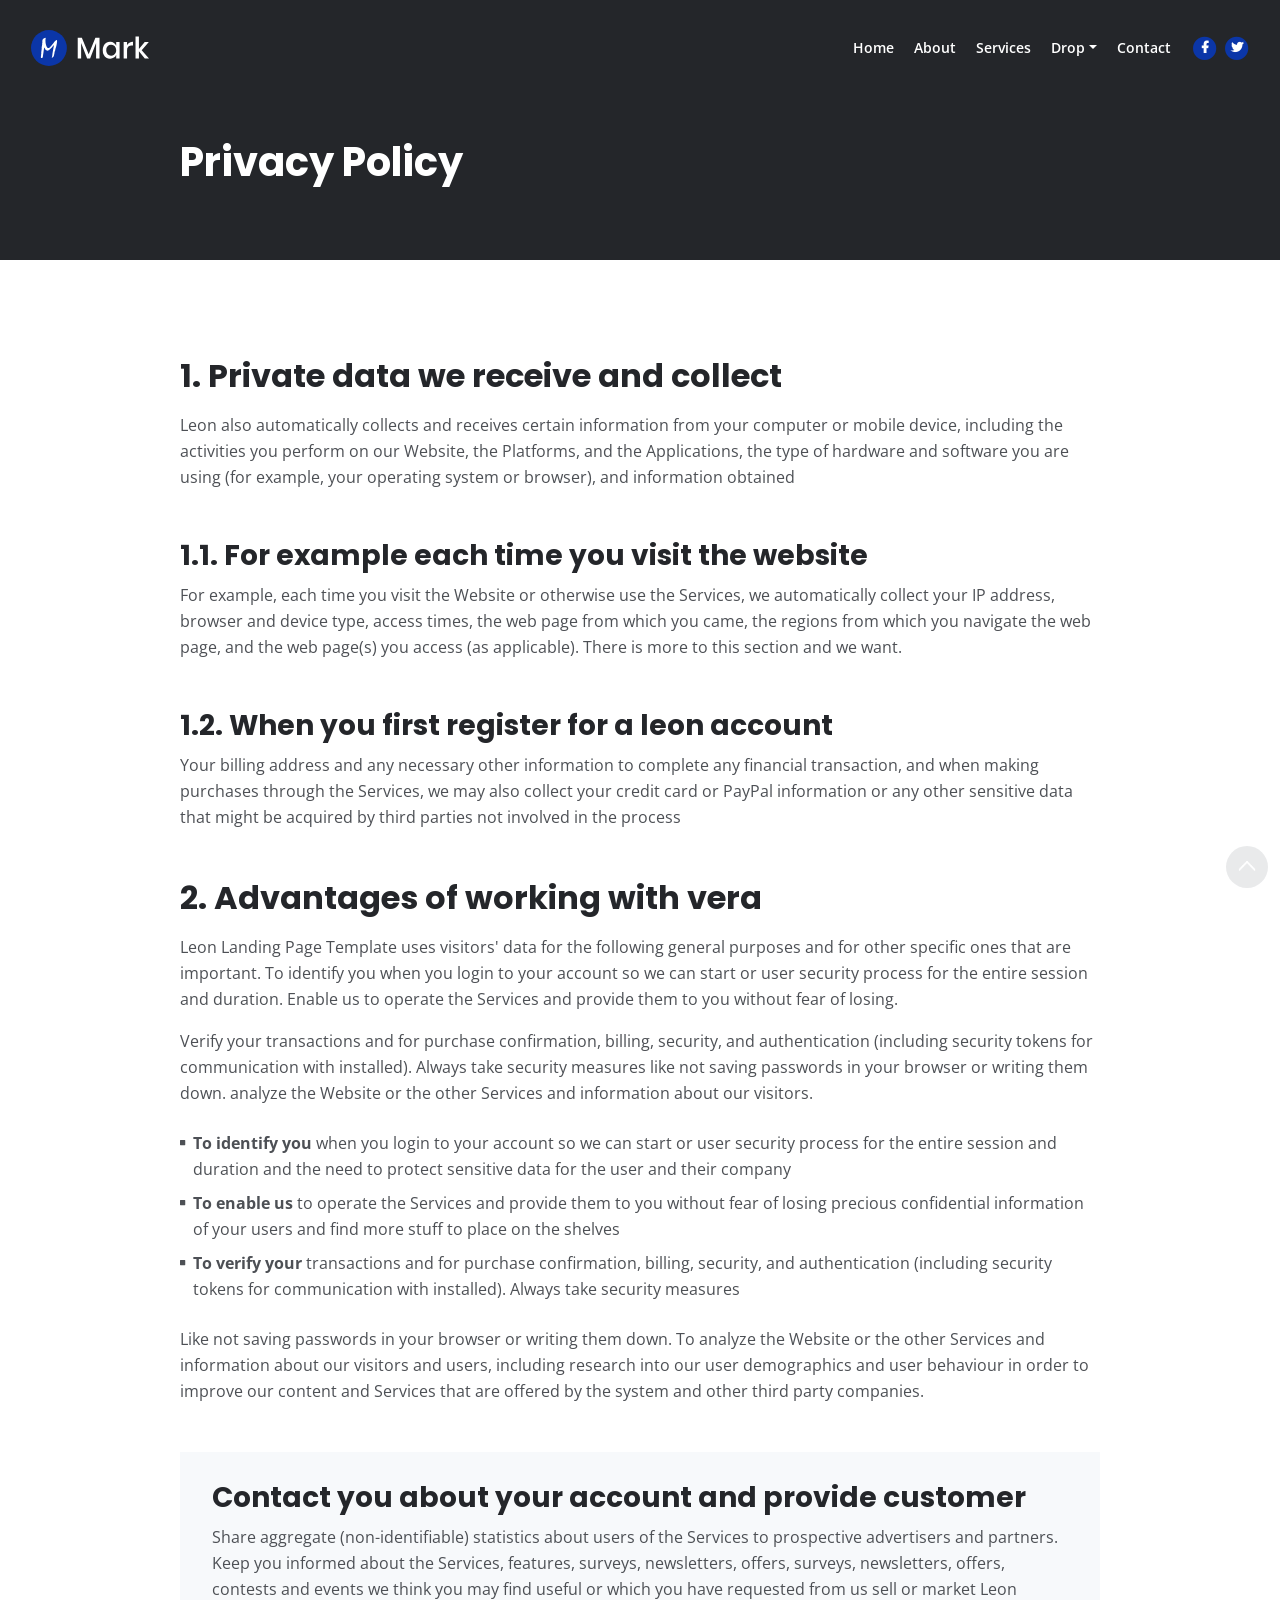
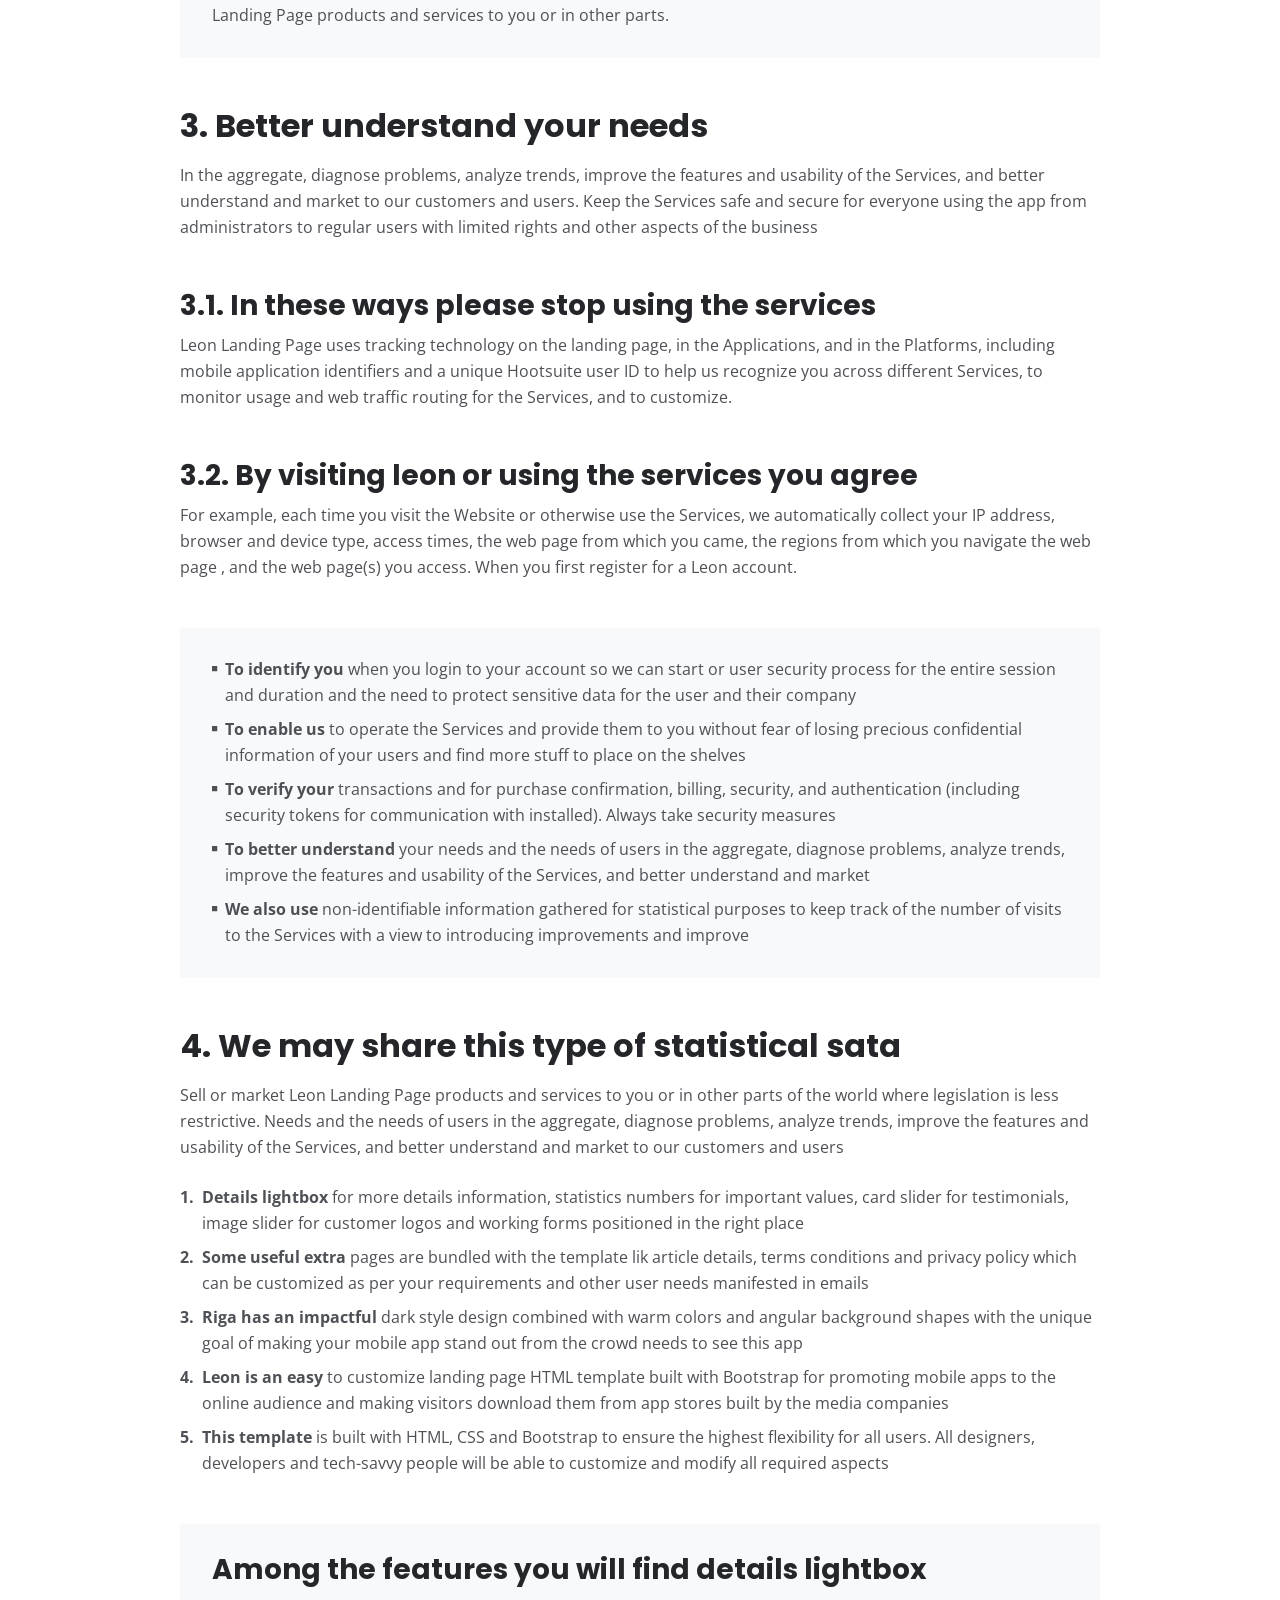
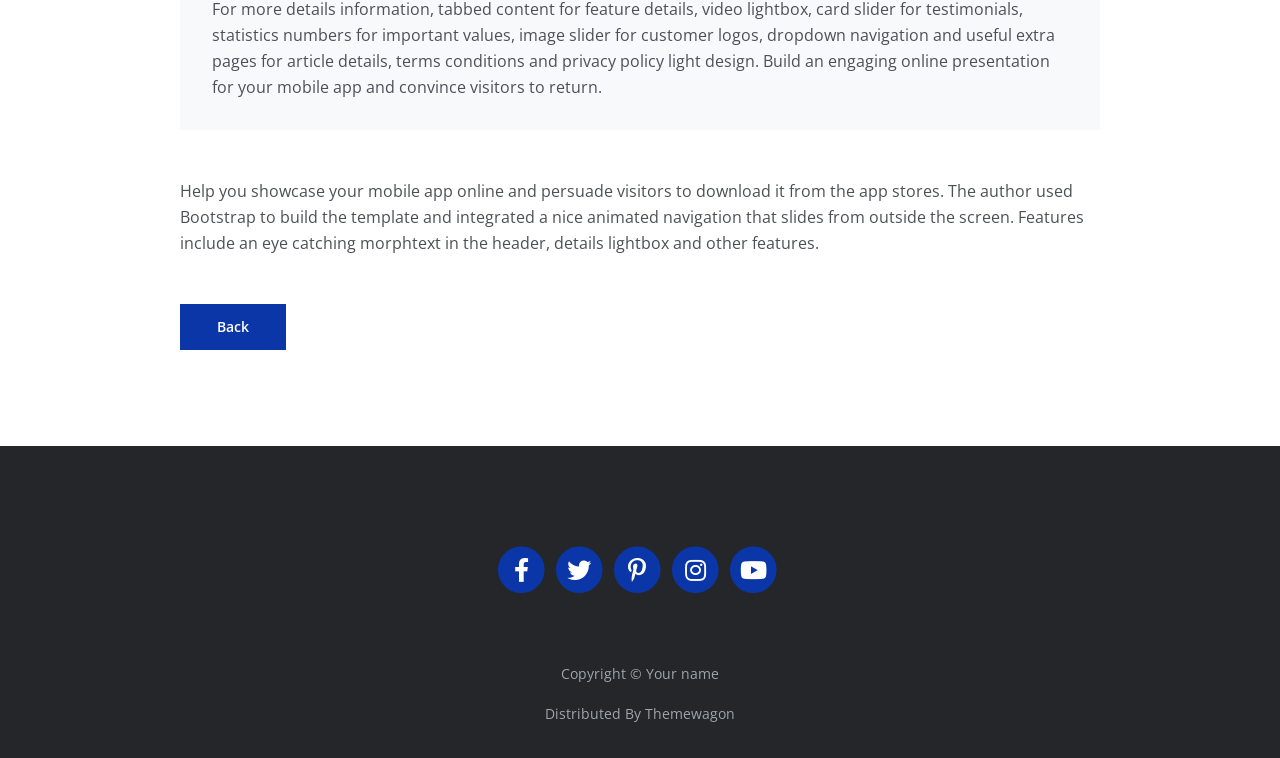
==== privacy.html @ 6d56a3f7 "Add files via upload" ====
<!DOCTYPE html>
<html lang="en">
<head>
    <meta charset="utf-8">
    <meta name="viewport" content="width=device-width, initial-scale=1, shrink-to-fit=no">
    
    <!-- SEO Meta Tags -->
    <meta name="description" content="Your description">
    <meta name="author" content="Your name">

    <!-- OG Meta Tags to improve the way the post looks when you share the page on Facebook, Twitter, LinkedIn -->
	<meta property="og:site_name" content="" /> <!-- website name -->
	<meta property="og:site" content="" /> <!-- website link -->
	<meta property="og:title" content=""/> <!-- title shown in the actual shared post -->
	<meta property="og:description" content="" /> <!-- description shown in the actual shared post -->
	<meta property="og:image" content="" /> <!-- image link, make sure it's jpg -->
	<meta property="og:url" content="" /> <!-- where do you want your post to link to -->
	<meta name="twitter:card" content="summary_large_image"> <!-- to have large image post format in Twitter -->

    <!-- Webpage Title -->
    <title>Privacy Policy - Mark</title>
    
    <!-- Styles -->
    <link rel="preconnect" href="https://fonts.gstatic.com">
    <link href="https://fonts.googleapis.com/css2?family=Open+Sans:ital,wght@0,400;0,600;0,700;1,400&family=Poppins:wght@600&display=swap" rel="stylesheet">
    <link href="css/bootstrap.css" rel="stylesheet">
    <link href="css/fontawesome-all.css" rel="stylesheet">
	<link href="css/styles.css" rel="stylesheet">
	
	<!-- Favicon  -->
    <link rel="icon" href="images/favicon.png">
</head>
<body data-spy="scroll" data-target=".fixed-top">
    
    <!-- Navigation -->
    <nav class="navbar navbar-expand-lg fixed-top navbar-dark">
        <div class="container">
            
            <!-- Image Logo -->
            <a class="navbar-brand logo-image" href="index.html"><img src="images/logo.svg" alt="alternative"></a>  

            <!-- Text Logo - Use this if you don't have a graphic logo -->
            <!-- <a class="navbar-brand logo-text page-scroll" href="index.html">Mark</a> -->

            <button class="navbar-toggler p-0 border-0" type="button" data-toggle="offcanvas">
                <span class="navbar-toggler-icon"></span>
            </button>

            <div class="navbar-collapse offcanvas-collapse" id="navbarsExampleDefault">
                <ul class="navbar-nav ml-auto">
                    <li class="nav-item">
                        <a class="nav-link page-scroll" href="index.html#header">Home <span class="sr-only">(current)</span></a>
                    </li>
                    <li class="nav-item">
                        <a class="nav-link page-scroll" href="index.html#about">About</a>
                    </li>
                    <li class="nav-item">
                        <a class="nav-link page-scroll" href="index.html#services">Services</a>
                    </li>
                    <li class="nav-item dropdown">
                        <a class="nav-link dropdown-toggle" href="#" id="dropdown01" data-toggle="dropdown" aria-haspopup="true" aria-expanded="false">Drop</a>
                        <div class="dropdown-menu" aria-labelledby="dropdown01">
                            <a class="dropdown-item page-scroll" href="project.html">Project Details</a>
                            <div class="dropdown-divider"></div>
                            <a class="dropdown-item page-scroll" href="terms.html">Terms Conditions</a>
                            <div class="dropdown-divider"></div>
                            <a class="dropdown-item page-scroll" href="privacy.html">Privacy Policy</a>
                        </div>
                    </li>
                    <li class="nav-item">
                        <a class="nav-link page-scroll" href="index.html#contact">Contact</a>
                    </li>
                </ul>
                <span class="nav-item social-icons">
                    <span class="fa-stack">
                        <a href="#your-link">
                            <i class="fas fa-circle fa-stack-2x"></i>
                            <i class="fab fa-facebook-f fa-stack-1x"></i>
                        </a>
                    </span>
                    <span class="fa-stack">
                        <a href="#your-link">
                            <i class="fas fa-circle fa-stack-2x"></i>
                            <i class="fab fa-twitter fa-stack-1x"></i>
                        </a>
                    </span>
                </span>
            </div> <!-- end of navbar-collapse -->
        </div> <!-- end of container -->
    </nav> <!-- end of navbar -->
    <!-- end of navigation -->


    <!-- Header -->
    <header class="ex-header">
        <div class="container">
            <div class="row">
                <div class="col-xl-10 offset-xl-1">
                    <h1>Privacy Policy</h1>
                </div> <!-- end of col -->
            </div> <!-- end of row -->
        </div> <!-- end of container -->
    </header> <!-- end of ex-header -->
    <!-- end of header -->


    <!-- Basic -->
    <div class="ex-basic-1 pt-5 pb-5">
        <div class="container">
            <div class="row">
                <div class="col-xl-10 offset-xl-1">
                    <h2 class="mt-5 mb-3">1. Private data we receive and collect</h2>
                    <p class="mb-5">Leon also automatically collects and receives certain information from your computer or mobile device, including the activities you perform on our Website, the Platforms, and the Applications, the type of hardware and software you are using (for example, your operating system or browser), and information obtained</p>
                    <h3>1.1. For example each time you visit the website</h3>
                    <p class="mb-5">For example, each time you visit the Website or otherwise use the Services, we automatically collect your IP address, browser and device type, access times, the web page from which you came, the regions from which you navigate the web page, and the web page(s) you access (as applicable). There is more to this section and we want.</p>
                    <h3>1.2. When you first register for a leon account</h3>
                    <p class="mb-5">Your billing address and any necessary other information to complete any financial transaction, and when making purchases through the Services, we may also collect your credit card or PayPal information or any other sensitive data that might be acquired by third parties not involved in the process</p>
                    
                    <h2 class="mb-3">2. Advantages of working with vera</h2>
                    <p>Leon Landing Page Template uses visitors' data for the following general purposes and for other specific ones that are important. To identify you when you login to your account so we can start or user security process for the entire session and duration. Enable us to operate the Services and provide them to you without fear of losing.</p>
                    <p class="mb-4">Verify your transactions and for purchase confirmation, billing, security, and authentication (including security tokens for communication with installed). Always take security measures like not saving passwords in your browser or writing them down. analyze the Website or the other Services and information about our visitors.</p>
                    <ul class="list-unstyled li-space-lg mb-4">
                        <li class="media">
                            <i class="fas fa-square"></i>
                            <div class="media-body"><strong>To identify you</strong> when you login to your account so we can start or user security process for the entire session and duration and the need to protect sensitive data for the user and their company</div>
                        </li>
                        <li class="media">
                            <i class="fas fa-square"></i>
                            <div class="media-body"><strong>To enable us</strong> to operate the Services and provide them to you without fear of losing precious confidential information of your users and find more stuff to place on the shelves</div>
                        </li>
                        <li class="media">
                            <i class="fas fa-square"></i>
                            <div class="media-body"><strong>To verify your</strong> transactions and for purchase confirmation, billing, security, and authentication (including security tokens for communication with installed). Always take security measures</div>
                        </li>
                    </ul>
                    <p class="mb-5">Like not saving passwords in your browser or writing them down. To analyze the Website or the other Services and information about our visitors and users, including research into our user demographics and user behaviour in order to improve our content and Services that are offered by the system and other third party companies.</p>
                    <div class="text-box mb-5">
                        <h3>Contact you about your account and provide customer</h3>
                        <p>Share aggregate (non-identifiable) statistics about users of the Services to prospective advertisers and partners. Keep you informed about the Services, features, surveys, newsletters, offers, surveys, newsletters, offers, contests and events we think you may find useful or which you have requested from us sell or market Leon Landing Page products and services to you or in other parts.</p>
                    </div> <!-- end of text-box -->
                    
                    <h2 class="mb-3">3. Better understand your needs</h2>
                    <p class="mb-5"> In the aggregate, diagnose problems, analyze trends, improve the features and usability of the Services, and better understand and market to our customers and users. Keep the Services safe and secure for everyone using the app from administrators to regular users with limited rights and other aspects of the business</p>
                    <h3>3.1. In these ways please stop using the services</h3>
                    <p class="mb-5">Leon Landing Page uses tracking technology on the landing page, in the Applications, and in the Platforms, including mobile application identifiers and a unique Hootsuite user ID to help us recognize you across different Services, to monitor usage and web traffic routing for the Services, and to customize.</p>
                    <h3>3.2. By visiting leon or using the services you agree</h3>
                    <p class="mb-5">For example, each time you visit the Website or otherwise use the Services, we automatically collect your IP address, browser and device type, access times, the web page from which you came, the regions from which you navigate the web page , and the web page(s) you access. When you first register for a Leon account.</p>
                    <div class="text-box mb-5">
                        <ul class="list-unstyled li-space-lg">
                            <li class="media">
                                <i class="fas fa-square"></i>
                                <div class="media-body"><strong>To identify you</strong> when you login to your account so we can start or user security process for the entire session and duration and the need to protect sensitive data for the user and their company</div>
                            </li>
                            <li class="media">
                                <i class="fas fa-square"></i>
                                <div class="media-body"><strong>To enable us</strong> to operate the Services and provide them to you without fear of losing precious confidential information of your users and find more stuff to place on the shelves</div>
                            </li>
                            <li class="media">
                                <i class="fas fa-square"></i>
                                <div class="media-body"><strong>To verify your</strong> transactions and for purchase confirmation, billing, security, and authentication (including security tokens for communication with installed). Always take security measures</div>
                            </li>
                            <li class="media">
                                <i class="fas fa-square"></i>
                                <div class="media-body"><strong>To better understand</strong> your needs and the needs of users in the aggregate, diagnose problems, analyze trends, improve the features and usability of the Services, and better understand and market</div>
                            </li>
                            <li class="media">
                                <i class="fas fa-square"></i>
                                <div class="media-body"><strong>We also use</strong> non-identifiable information gathered for statistical purposes to keep track of the number of visits to the Services with a view to introducing improvements and improve</div>
                            </li>
                        </ul>
                    </div> <!-- end of text-box -->
                    
                    <h2 class="mb-3">4. We may share this type of statistical sata</h2>
                    <p class="mb-4">Sell or market Leon Landing Page products and services to you or in other parts of the world where legislation is less restrictive. Needs and the needs of users in the aggregate, diagnose problems, analyze trends, improve the features and usability of the Services, and better understand and market to our customers and users</p>
                    <ul class="list-unstyled li-space-lg mb-5">
                        <li class="media">
                            <strong>1.</strong>
                            <div class="media-body"><strong>Details lightbox</strong> for more details information, statistics numbers for important values, card slider for testimonials, image slider for customer logos and working forms positioned in the right place</div>
                        </li>
                        <li class="media">
                            <strong>2.</strong>
                            <div class="media-body"><strong>Some useful extra</strong> pages are bundled with the template lik article details, terms conditions and privacy policy which can be customized as per your requirements and other user needs manifested in emails</div>
                        </li>
                        <li class="media">
                            <strong>3.</strong>
                            <div class="media-body"><strong>Riga has an impactful</strong> dark style design combined with warm colors and angular background shapes with the unique goal of making your mobile app stand out from the crowd needs to see this app</div>
                        </li>
                        <li class="media">
                            <strong>4.</strong>
                            <div class="media-body"><strong>Leon is an easy</strong> to customize landing page HTML template built with Bootstrap for promoting mobile apps to the online audience and making visitors download them from app stores built by the media companies</div>
                        </li>
                        <li class="media">
                            <strong>5.</strong>
                            <div class="media-body"><strong>This template</strong> is built with HTML, CSS and Bootstrap to ensure the highest flexibility for all users. All designers, developers and tech-savvy people will be able to customize and modify all required aspects</div>
                        </li>
                    </ul>
                    
                    <div class="text-box mb-5">
                        <h3>Among the features you will find details lightbox</h3>
                        <p>For more details information, tabbed content for feature details, video lightbox, card slider for testimonials, statistics numbers for important values, image slider for customer logos, dropdown navigation and useful extra pages for article details, terms conditions and privacy policy light design. Build an engaging online presentation for your mobile app and convince visitors to return.</p>
                    </div> <!-- end of text-box -->
                    <p class="mb-5">Help you showcase your mobile app online and persuade visitors to download it from the app stores. The author used Bootstrap to build the template and integrated a nice animated navigation that slides from outside the screen. Features include an eye catching morphtext in the header, details lightbox and other features.</p>
                    
                    <a class="btn-solid-reg mb-5" href="index.html">Back</a>
                </div> <!-- end of col -->
            </div> <!-- end of row -->
        </div> <!-- end of container -->
    </div> <!-- end of ex-basic-1 -->
    <!-- end of basic -->


    <!-- Footer -->
    <div class="footer bg-gray">
        <div class="container">
            <div class="row">
                <div class="col-lg-12">
                    <div class="social-container">
                        <span class="fa-stack">
                            <a href="#your-link">
                                <i class="fas fa-circle fa-stack-2x"></i>
                                <i class="fab fa-facebook-f fa-stack-1x"></i>
                            </a>
                        </span>
                        <span class="fa-stack">
                            <a href="#your-link">
                                <i class="fas fa-circle fa-stack-2x"></i>
                                <i class="fab fa-twitter fa-stack-1x"></i>
                            </a>
                        </span>
                        <span class="fa-stack">
                            <a href="#your-link">
                                <i class="fas fa-circle fa-stack-2x"></i>
                                <i class="fab fa-pinterest-p fa-stack-1x"></i>
                            </a>
                        </span>
                        <span class="fa-stack">
                            <a href="#your-link">
                                <i class="fas fa-circle fa-stack-2x"></i>
                                <i class="fab fa-instagram fa-stack-1x"></i>
                            </a>
                        </span>
                        <span class="fa-stack">
                            <a href="#your-link">
                                <i class="fas fa-circle fa-stack-2x"></i>
                                <i class="fab fa-youtube fa-stack-1x"></i>
                            </a>
                        </span>
                    </div> <!-- end of social-container -->
                </div> <!-- end of col -->
            </div> <!-- end of row -->
        </div> <!-- end of container -->
    </div> <!-- end of footer -->  
    <!-- end of footer -->


    <!-- Copyright -->
    <div class="copyright bg-gray">
        <div class="container">
            <div class="row">
                <div class="col-lg-12">
                    <p class="p-small">Copyright © <a class="no-line" href="#your-link">Your name</a></p>
                </div> <!-- end of col -->
            </div> <!-- enf of row -->
        </div> <!-- end of container -->

        <div class="container">
            <div class="row">
                <div class="col-lg-12">
                    <p class="p-small">Distributed By <a class="no-line" href="https://themewagon.com/">Themewagon</a></p>
                </div> <!-- end of col -->
            </div> <!-- enf of row -->
        </div> <!-- end of container -->
    </div> <!-- end of copyright --> 
    <!-- end of copyright -->
    
    	
    <!-- Scripts -->
    <script src="js/jquery.min.js"></script> <!-- jQuery for Bootstrap's JavaScript plugins -->
    <script src="js/bootstrap.min.js"></script> <!-- Bootstrap framework -->
    <script src="js/jquery.easing.min.js"></script> <!-- jQuery Easing for smooth scrolling between anchors -->
    <script src="js/scripts.js"></script> <!-- Custom scripts -->
</body>
</html>
---- css/styles.css ----
/* Description: Master CSS file */

/*****************************************
Table Of Contents:
- General Styles
- Navigation
- Header
- About
- Services
- Details
- Projects
- Works
- Testimonials
- Questions
- Contact
- Footer 
- Copyright
- Back To Top Button
- Extra Pages
- Media Queries
******************************************/

/*****************************************
Colors:
- Backgrounds, navbar - black #24262a
- Backgrounds - light gray #f7f9fb
- Buttons, icons - blue #0b36a8
- Headings text - black #24262a
- Body text - dark gray #4d5055
******************************************/


/**************************/
/*     General Styles     */
/**************************/
body,
html {
    width: 100%;
	height: 100%;
}

body, p {
	color: #4d5055; 
	font: 400 1rem/1.625rem "Open Sans", sans-serif;
}

h1 {
	color: #24262a;
	font-weight: 700;
	font-size: 2.5rem;
	line-height: 3.25rem;
	font-family: "Poppins"
}

h2 {
	color: #24262a;
	font-weight: 700;
	font-size: 2rem;
	line-height: 2.5rem;
	font-family: "Poppins"
}

h3 {
	color: #24262a;
	font-weight: 700;
	font-size: 1.75rem;
	line-height: 2.25rem;
	font-family: "Poppins"
}

h4 {
	color: #24262a;
	font-weight: 700;
	font-size: 1.5rem;
	line-height: 2rem;
	font-family: "Poppins"
}

h5 {
	color: #24262a;
	font-weight: 700;
	font-size: 1.25rem;
	line-height: 1.625rem;
	font-family: "Poppins"
}

h6 {
	color: #24262a;
	font-weight: 700;
	font-size: 1rem;
	line-height: 1.375rem;
	font-family: "Poppins"
}

.p-large {
	font-size: 1.125rem;
	line-height: 1.75rem;
}

.p-small {
	font-size: 0.875rem;
	line-height: 1.5rem;
}

.testimonial-text {
	font-style: italic;
}

.testimonial-author {
	font-weight: 700;
	font-size: 1rem;
	line-height: 1.5rem;
}

.li-space-lg li {
	margin-bottom: 0.5rem;
}

a {
	color: #4d5055;
	text-decoration: underline;
}

a:hover {
	color: #4d5055;
	text-decoration: underline;
}

.no-line {
	text-decoration: none;
}

.no-line:hover {
	text-decoration: none;
}

.blue {
	color: #2259ec;
}

.bg-gray {
	background-color: #f7f9fb;
}

.section-divider {
	display: block;
	height: 1px;
	margin: 0;
	border: none;
	background-color: #d3dae2;
}

.btn-solid-reg {
	display: inline-block;
	padding: 1.375rem 2.25rem 1.375rem 2.25rem;
	border: 1px solid #0b36a8;
	background-color: #0b36a8;
	color: #ffffff;
	font-weight: 600;
	font-size: 0.875rem;
	line-height: 0;
	text-decoration: none;
	transition: all 0.2s;
}

.btn-solid-reg:hover {
	background-color: transparent;
	color: #0b36a8; /* needs to stay here because of the color property of a tag */
	text-decoration: none;
}

.btn-solid-lg {
	display: inline-block;
	padding: 1.625rem 2.625rem 1.625rem 2.625rem;
	border: 1px solid #0b36a8;
	background-color: #0b36a8;
	color: #ffffff;
	font-weight: 600;
	font-size: 0.875rem;
	line-height: 0;
	text-decoration: none;
	transition: all 0.2s;
}

.btn-solid-lg:hover {
	background-color: transparent;
	color: #0b36a8; /* needs to stay here because of the color property of a tag */
	text-decoration: none;
}

.btn-outline-reg {
	display: inline-block;
	padding: 1.375rem 2.25rem 1.375rem 2.25rem;
	border: 1px solid #24262a;
	background-color: transparent;
	color: #24262a;
	font-weight: 600;
	font-size: 0.875rem;
	line-height: 0;
	text-decoration: none;
	transition: all 0.2s;
}

.btn-outline-reg:hover {
	background-color: #24262a;
	color: #ffffff;
	text-decoration: none;
}

.btn-outline-lg {
	display: inline-block;
	padding: 1.625rem 2.625rem 1.625rem 2.625rem;
	border: 1px solid #24262a;
	background-color: transparent;
	color: #24262a;
	font-weight: 600;
	font-size: 0.875rem;
	line-height: 0;
	text-decoration: none;
	transition: all 0.2s;
}

.btn-outline-lg:hover {
	background-color: #24262a;
	color: #ffffff;
	text-decoration: none;
}

.btn-outline-sm {
	display: inline-block;
	padding: 1rem 1.5rem 1rem 1.5rem;
	border: 1px solid #24262a;
	background-color: transparent;
	color: #24262a;
	font-weight: 600;
	font-size: 0.875rem;
	line-height: 0;
	text-decoration: none;
	transition: all 0.2s;
}

.btn-outline-sm:hover {
	background-color: #24262a;
	color: #ffffff;
	text-decoration: none;
}

.form-group {
	position: relative;
	margin-bottom: 1.25rem;
}

.label-control {
	position: absolute;
	top: 0.875rem;
	left: 1.5rem;
	color: #7d838a;
	opacity: 1;
	font-size: 0.875rem;
	line-height: 1.375rem;
	cursor: text;
	transition: all 0.2s ease;
}

.form-control-input:focus + .label-control,
.form-control-input.notEmpty + .label-control,
.form-control-textarea:focus + .label-control,
.form-control-textarea.notEmpty + .label-control {
	top: 0.125rem;
	color: #4d5055;
	opacity: 1;
	font-size: 0.75rem;
	font-weight: 700;
}

.form-control-input,
.form-control-select {
	display: block; /* needed for proper display of the label in Firefox, IE, Edge */
	width: 100%;
	padding-top: 1.125rem;
	padding-bottom: 0.125rem;
	padding-left: 1.5rem;
	border: 1px solid #cbcbd1;
	background-color: #ffffff;
	color: #4d5055;
	font-size: 0.875rem;
	line-height: 1.875rem;
	transition: all 0.2s;
	-webkit-appearance: none; /* removes inner shadow on form inputs on ios safari */
}

.form-control-select {
	padding-top: 0.5rem;
	padding-bottom: 0.5rem;
	height: 3.25rem;
	color: #7d838a;
}

select {
    /* you should keep these first rules in place to maintain cross-browser behavior */
    -webkit-appearance: none;
	-moz-appearance: none;
	-ms-appearance: none;
    -o-appearance: none;
    appearance: none;
    background-image: url('../images/down-arrow.png');
    background-position: 96% 50%;
    background-repeat: no-repeat;
    outline: none;
}

.form-control-textarea {
	display: block; /* used to eliminate a bottom gap difference between Chrome and IE/FF */
	width: 100%;
	height: 14rem; /* used instead of html rows to normalize height between Chrome and IE/FF */
	padding-top: 1.5rem;
	padding-left: 1.3125rem;
	border: 1px solid #cbcbd1;
	background-color: #ffffff;
	color: #4d5055;
	font-size: 0.875rem;
	line-height: 1.5rem;
	transition: all 0.2s;
}

.form-control-input:focus,
.form-control-select:focus,
.form-control-textarea:focus {
	border: 1px solid #a1a1a1;
	outline: none; /* Removes blue border on focus */
}

.form-control-input:hover,
.form-control-select:hover,
.form-control-textarea:hover {
	border: 1px solid #a1a1a1;
}

.checkbox {
	font-size: 0.75rem;
	line-height: 1.25rem;
}

input[type='checkbox'] {
	vertical-align: -10%;
	margin-right: 0.5rem;
}

.form-control-submit-button {
	display: inline-block;
	width: 100%;
	height: 3.25rem;
	border: 1px solid #0b36a8;
	border-radius: 32px;
	background-color: #0b36a8;
	color: #ffffff;
	font-weight: 600;
	font-size: 0.875rem;
	line-height: 0;
	cursor: pointer;
	transition: all 0.2s;
}

.form-control-submit-button:hover {
	border: 1px solid #24262a;
	background-color: transparent;
	color: #24262a;
}


/**********************/
/*     Navigation     */
/**********************/
.navbar {
	background-color: #24262a;
	font-weight: 600;
	font-size: 0.875rem;
	line-height: 0.875rem;
	box-shadow: 0 1px 6px 0 rgba(0, 0, 0, 0.025);
}

.navbar .navbar-brand {
	padding-top: 0.125rem;
	padding-bottom: 0.125rem;
}

.navbar .logo-image img {
    width: 118px;
	height: 36px;
}

.navbar .logo-text {
	color: #ffffff;
	font-weight: 700;
	font-size: 1.875rem;
	line-height: 1rem;
	text-decoration: none;
}

.offcanvas-collapse {
	position: fixed;
	top: 3.25rem; /* adjusts the height between the top of the page and the offcanvas menu */
	bottom: 0;
	left: 100%;
	width: 100%;
	padding-right: 1rem;
	padding-left: 1rem;
	overflow-y: auto;
	visibility: hidden;
	background-color: #24262a;
	transition: visibility .3s ease-in-out, -webkit-transform .3s ease-in-out;
	transition: transform .3s ease-in-out, visibility .3s ease-in-out;
	transition: transform .3s ease-in-out, visibility .3s ease-in-out, -webkit-transform .3s ease-in-out;
}

.offcanvas-collapse.open {
	visibility: visible;
	-webkit-transform: translateX(-100%);
	transform: translateX(-100%);
}

.navbar .navbar-nav {
	margin-top: 0.75rem;
	margin-bottom: 0.5rem;
}

.navbar .nav-item .nav-link {
	padding-top: 0.625rem;
	padding-bottom: 0.625rem;
	color: #ffffff;
	text-decoration: none;
	transition: all 0.2s ease;
}

.navbar .nav-item.dropdown.show .nav-link,
.navbar .nav-item .nav-link:hover,
.navbar .nav-item .nav-link.active {
	color: #9c9ead;
}

/* Dropdown Menu */
.navbar .dropdown .dropdown-menu {
	animation: fadeDropdown 0.2s; /* required for the fade animation */
}

@keyframes fadeDropdown {
    0% {
        opacity: 0;
    }

    100% {
        opacity: 1;
	}
}

.navbar .dropdown-menu {
	margin-top: 0.5rem;
	margin-bottom: 0.5rem;
	border: none;
	background-color: #24262a;
}

.navbar .dropdown-item {
	padding-top: 0.5rem;
	padding-bottom: 0.5rem;
	color: #ffffff;
	font-weight: 600;
	font-size: 0.875rem;
	line-height: 0.875rem;
	text-decoration: none;
}

.navbar .dropdown-item:hover {
	background-color: #24262a;
	color: #9c9ead;
}

.navbar .dropdown-divider {
	width: 100%;
	height: 1px;
	margin: 0.5rem auto 0.5rem auto;
	border: none;
	background-color: #505050;
}
/* end of dropdown menu */

.navbar .fa-stack {
	width: 2em;
	margin-right: 0.25rem;
	font-size: 0.75rem;
}

.navbar .fa-stack-2x {
	color: #0b36a8;
	transition: all 0.2s ease;
}

.navbar .fa-stack-1x {
	color: #ffffff;
	transition: all 0.2s ease;
}

.navbar .fa-stack:hover .fa-stack-2x {
	color: #ffffff;
}

.navbar .fa-stack:hover .fa-stack-1x {
	color: #0b36a8;
}

.navbar .navbar-toggler {
	padding: 0;
	border: none;
	font-size: 1.25rem;
}


/******************/
/*     Header     */
/******************/
.header {
	padding-top: 7rem;
	padding-bottom: 5.5rem;
	background: linear-gradient(rgba(0, 0, 0, 0.1), rgba(0, 0, 0, 0.1)), url('../images/header-background.jpg') center center no-repeat;
	background-size: cover;
	text-align: center;
}

.header .h1-large {
	margin-bottom: 1.75rem;
	color: #ffffff;
}

.header .btn-solid-lg:hover {
	border: 1px solid #ffffff;
	color: #ffffff;
}

.header .btn-outline-lg {
	padding: 1.625rem 1.625rem 1.625rem 1.625rem;
	border: none;
	color: #ffffff;
}

.header .btn-outline-lg:hover {
	background: transparent;
	color: #9c9ead;
	text-decoration: none;
}

.header .btn-outline-lg .fas {
	margin-right: 0.375rem;
}


/*****************/
/*     About     */
/*****************/
.basic-1 {
	padding-top: 7.75rem;
	padding-bottom: 5.25rem;
}

.basic-1 .text-container {
	margin-bottom: 3rem;
}

.basic-1 .time {
	margin-bottom: 0.5rem;
	color: #0b36a8;
	font-weight: 600;
	font-size: 0.875rem;
	line-height: 1.5rem;
	font-family: "Poppins";
}

.basic-1 h6 {
	margin-bottom: 0.125rem;
}


/********************/
/*     Services     */
/********************/
.basic-2 {
	padding-top: 7.75rem;
	padding-bottom: 5.25rem;
}

.basic-2 .h2-heading {
	margin-bottom: 0.75rem;
	text-align: center;
}

.basic-2 .p-heading {
	margin-bottom: 4rem;
	text-align: center;
}

.basic-2 .text-box {
	margin-bottom: 3rem;
	padding: 3.5rem 1rem 2.125rem 1rem;
	border: 1px solid #cfd7de;
}

.basic-2 .fas,
.basic-2 .far {
	margin-bottom: 1.75rem;
	color: #0b36a8;
	font-size: 3.5rem;
}

.basic-2 h4 {
	letter-spacing: 1px;
}


/*******************/
/*     Details     */
/*******************/
.split .area-1 {
	height: 430px;
	background: linear-gradient(to bottom right, rgba(25, 26, 29, 0.5), rgba(25, 26, 29, 0.5)), url('../images/details-background.jpg') center center no-repeat;
	background-size: cover;
}

.split .area-2 {
	padding-top: 7.75rem;
	padding-bottom: 7.75rem;
}

.split p {
	margin-bottom: 2.25rem;
}

.split .icons-container {
	margin-top: 3rem;
}

.split .icons-container img {
	width: 50px;
	margin-right: 0.625rem;
	margin-bottom: 0.75rem;
}


/********************/
/*     Projects     */
/********************/
.basic-3 {
	padding-top: 7.75rem;
	padding-bottom: 1rem;
}

.basic-3 .h2-heading {
	margin-bottom: 0.75rem;
	text-align: center;
}

.basic-3 .p-heading {
	margin-bottom: 4rem;
	text-align: center;
}

.basic-3 .text-container {
	margin-bottom: 4rem;
}

.basic-3 .image-container {
	margin-bottom: 1rem;
}

/* Hover Animation */
.basic-3 .image-container {
	overflow: hidden;
	margin-right: auto;
	margin-left: auto;
}

.basic-3 .image-container img {
	margin: 0;
	transition: all 0.2s;
}

.basic-3 .image-container:hover img {
	-moz-transform: scale(1.1);
	-webkit-transform: scale(1.1);
	transform: scale(1.1);
} 
/* end of hover animation */


/*****************/
/*     Works     */
/*****************/
.basic-4 {
	padding-bottom: 1rem;
}

.basic-4 .text-container {
	margin-bottom: 4rem;
}

.basic-4 .image-container {
	margin-bottom: 1rem;
}

/* Hover Animation */
.basic-4 .image-container {
	overflow: hidden;
	margin-right: auto;
	margin-left: auto;
}

.basic-4 .image-container img {
	margin: 0;
	transition: all 0.2s;
}

.basic-4 .image-container:hover img {
	-moz-transform: scale(1.15);
	-webkit-transform: scale(1.15);
	transform: scale(1.15);
} 
/* end of hover animation */


/************************/
/*     Testimonials     */
/************************/
.cards-1 {
	padding-top: 3rem;
	padding-bottom: 3.875rem;
}

.cards-1 .h2-heading {
	margin-bottom: 3rem;
	text-align: center;
}

.cards-1 .card {
	margin-bottom: 4rem;
	border: none;
}

.cards-1 .card-body {
	padding: 0;
	text-align: center;
}

.cards-1 .testimonial-text {
	margin-bottom: 1.625rem;
}

.cards-1 img {
	display: inline-block;
	width: 60px;
	margin-bottom: 0.875rem;
	border-radius: 50%;
}

.cards-1 .text {
	margin-top: 0.375rem;
}

.cards-1 .testimonial-author {
	color: #24262a;
}

.cards-1 .testimonial-author,
.cards-1 .occupation {
	font-size: 0.875rem;
	line-height: 1.375rem;
}


/*********************/
/*     Questions     */
/*********************/
.accordion-1 {
	padding-top: 7.75rem;
	padding-bottom: 6.75rem;
}

.accordion-1 .h2-heading {
	margin-bottom: 2.5rem;
	text-align: center;
}

.accordion-1 .card {
	margin-bottom: 1.75rem;
	border: none;
}

.accordion-1 .card-header {
	padding: 0;
	border: none;
	background-color: transparent;
}

.accordion-1 .card button {
	padding: 0;
	color: #24262a;
	font-weight: 600;
	font-size: 1.125rem;
	line-height: 1.75rem;
	font-family: 'Poppins';
}

.accordion-1 .card button:hover {
	text-decoration: none;
}

.accordion-1 .card button:before {
	float: left;
	margin-right: 0.625rem;
	font-family: 'Font Awesome 5 Free';
	font-weight: 900;
	content: "\f078";
	transition: all 0.2s;
}

.accordion-1 .card button.collapsed:before {
	-webkit-transform: rotate(180deg);
	-moz-transform: rotate(180deg);
	transform: rotate(180deg);
} 

.accordion-1 .card-body {
	padding: 0.75rem 1.5rem 0.5rem 1.5rem;
}


/*******************/
/*     Contact     */
/*******************/
.form-1 {
	padding-top: 7.75rem;
	padding-bottom: 7rem;
	text-align: center;
}

.form-1 .h2-heading {
	margin-bottom: 0.75rem;
	text-align: center;
}

.form-1 .p-heading {
	margin-bottom: 4rem;
}


/******************/
/*     Footer     */
/******************/
.footer {
	padding-top: 6.25rem;
	padding-bottom: 2rem;
	background-color: #24262a;
	text-align: center;
}

.footer a {
	text-decoration: none;
}

.footer .fa-stack {
	width: 2em;
	margin-bottom: 1.25rem;
	margin-right: 0.375rem;
	font-size: 1.5rem;
}

.footer .fa-stack .fa-stack-1x {
    color: #ffffff;
	transition: all 0.2s ease;
}

.footer .fa-stack .fa-stack-2x {
	color: #0b36a8;
	transition: all 0.2s ease;
}

.footer .fa-stack:hover .fa-stack-1x {
	color: #0b36a8;
}

.footer .fa-stack:hover .fa-stack-2x {
    color: #ffffff;
}


/*********************/
/*     Copyright     */
/*********************/
.copyright {
	padding-top: 1rem;
	padding-bottom: 1rem;
	background-color: #24262a;
	text-align: center;
}

.copyright .p-small {
	color: #9da6ac;
	text-align: center;
}

.copyright a {
	color: #9da6ac;
}


/******************************/
/*     Back To Top Button     */
/******************************/
a.back-to-top {
	position: fixed;
	z-index: 999;
	right: 12px;
	bottom: 12px;
	display: none;
	width: 42px;
	height: 42px;
	border-radius: 30px;
	background: #3a424d url("../images/up-arrow.png") no-repeat center 47%;
	background-size: 18px 18px;
	text-indent: -9999px;
}

a:hover.back-to-top {
	background-color: #0b36a8;
}


/***********************/
/*     Extra Pages     */
/***********************/
.ex-header {
	padding-top: 8.5rem;
	padding-bottom: 4rem;
	background-color: #24262a;
}

.ex-header h1 {
	color: #ffffff;
}

.ex-basic-1 .list-unstyled .fas {
	font-size: 0.375rem;
	line-height: 1.625rem;
}

.ex-basic-1 .list-unstyled .media-body {
	margin-left: 0.5rem;
}

.ex-basic-1 .text-box {
	padding: 1.25rem 1.25rem 0.5rem 1.25rem;
	background-color: #f7f9fb;
}

.ex-cards-1 .card {
	border: none;
	background-color: transparent;
}

.ex-cards-1 .card .fa-stack {
	width: 2em;
	font-size: 1.125rem;
}

.ex-cards-1 .card .fa-stack-2x {
	color: #0b36a8;
}

.ex-cards-1 .card .fa-stack-1x {
	color: #ffffff;
	font-weight: 700;
	line-height: 2.125rem;
}

.ex-cards-1 .card .list-unstyled .media-body {
	margin-left: 0.75rem;
}

.ex-cards-1 .card .list-unstyled .media-body h5 {
	margin-top: 0.125rem;
	margin-bottom: 0.375rem;
}


/*************************/
/*     Media Queries     */
/*************************/	
/* Min-width 768px */
@media (min-width: 768px) {

	/* Header */
	.header {
		padding-top: 11rem;
		padding-bottom: 9rem;
	}
	/* end of header */


	/* Services */
	.basic-2 .text-box {
		padding-right: 2.125rem;
		padding-left: 2.125rem;
	}
	/* end of services */


	/* Extra Pages */
	.ex-basic-1 .text-box {
		padding: 1.75rem 2rem 0.875rem 2rem;
	}
	/* end of extra pages */
}
/* end of min-width 768px */


/* Min-width 992px */
@media (min-width: 992px) {
	
	/* General Styles */
	.h2-heading {
		width: 35.25rem;
		margin-right: auto;
		margin-left: auto;
	}

	.p-heading {
		width: 46rem;
		margin-right: auto;
		margin-left: auto;
	}
	/* end of general styles */


	/* Navigation */
	.navbar {
		padding-top: 1.75rem;
		background-color: transparent;
		box-shadow: none;
		transition: all 0.2s;
	}

	.navbar.top-nav-collapse {
		padding-top: 0.5rem;
		padding-top: 0.5rem;
		background-color: #24262a;
		box-shadow: 0 3px 6px 0 rgba(0, 0, 0, 0.025);
	}

	.offcanvas-collapse {
		position: static;
		top: auto;
		bottom: auto;
		left: auto;
		width: auto;
		padding-right: 0;
		padding-left: 0;
		background-color: transparent;
		overflow-y: visible;
		visibility: visible;
	}

	.offcanvas-collapse.open {
		-webkit-transform: none;
		transform: none;
	}

	.navbar .navbar-nav {
		margin-top: 0;
		margin-bottom: 0;
	}
	
	.navbar .nav-item .nav-link {
		padding-right: 0.625rem;
		padding-left: 0.625rem;
	}

	.navbar .dropdown-menu {
		margin-top: 0.25rem;
		box-shadow: 0 3px 3px 1px rgba(0, 0, 0, 0.08);
	}

	.navbar .dropdown-divider {
		width: 90%;
	}

	.navbar .social-icons {
		margin-left: 0.5rem;
	}
	
	.navbar .fa-stack {
		margin-right: 0;
		margin-left: 0.25rem;
	}
	/* end of navigation */


	/* Header */
	.header {
		padding-top: 15rem;
		padding-bottom: 14rem;
		text-align: left;
	}
	/* end of header */


	/* Details */
	.split {
		height: 760px;
	}
	
	.split .area-1 {
		height: 100%;
		width: 50%;
		display: inline-block;
	}
	
	.split .area-2 {
		height: 100%;
		width: 50%;
		display: inline-block;
		vertical-align: top;
	}

	.split .text-container {
		width: 400px;
		margin-left: 3rem;
	}
	/* end of details */


	/* Testimonials */
	.cards-1 .card {
		display: inline-block;
		width: 290px;
		vertical-align: top;
	}

	.cards-1 .card:nth-of-type(3n+2) {
		margin-right: 1.5rem;
		margin-left: 1.5rem;
	}

	.cards-1 .card-body {
		text-align: left;
	}

	.cards-1 .details {
		display: flex;
		align-items: flex-start;
	}
	
	.cards-1 .details .text {
		flex-direction: column;
	}
	
	.cards-1 .details img {
		margin-right: 1.125rem;
	}
	/* end of testimonials */


	/* Accordion */
	.accordion-1 .accordion {
		width: 730px;
		margin-right: auto;
		margin-left: auto;
	}
	/* end of accordion */


	/* Contact */
	.form-1 form {
		width: 790px;
		margin-right: auto;
		margin-left: auto;
	}
	/* end of contact */


	/* Extra Pages */
	.ex-cards-1 .card {
		display: inline-block;
		width: 296px;
		vertical-align: top;
	}

	.ex-cards-1 .card:nth-of-type(3n+2) {
		margin-right: 1rem;
		margin-left: 1rem;
	}
	/* end of extra pages */
}
/* end of min-width 992px */


/* Min-width 1200px */
@media (min-width: 1200px) {

	/* General Styles */
	.h1-large {
		font-size: 3.75rem;
		line-height: 4.625rem;
	}
	/* end of general styles */


	/* Navigation */
	.navbar .container {
		max-width: 1330px;
	}
	/* end of navigation */


	/* Header */
	.header {
		padding-top: 18.25rem;
		padding-bottom: 17.25rem;
	}
	/* end of header */


	/* About */
	.basic-1 .text-container.first {
		margin-right: 2rem;
	}

	.basic-1 .text-container.second {
		margin-right: 1rem;
		margin-left: 1rem;
	}

	.basic-1 .text-container.third {
		margin-left: 2rem;
	}
	/* end of about */


	/* Details */
	.split {
		height: 700px;
	}

	.split .text-container {
		width: 460px;
		margin-left: 5rem;
	}
	/* end of details */


	/* Testimonials */
	.cards-1 .card {
		width: 338px;
	}
	
	.cards-1 .card:nth-of-type(3n+2) {
		margin-right: 2.625rem;
		margin-left: 2.625rem;
	}
	/* end of testimonials */
	

	/* Extra Pages */
	.ex-cards-1 .card {
		width: 336px;
	}

	.ex-cards-1 .card:nth-of-type(3n+2) {
		margin-right: 2.875rem;
		margin-left: 2.875rem;
	}
	/* end of extra pages */
}
/* end of min-width 1200px */
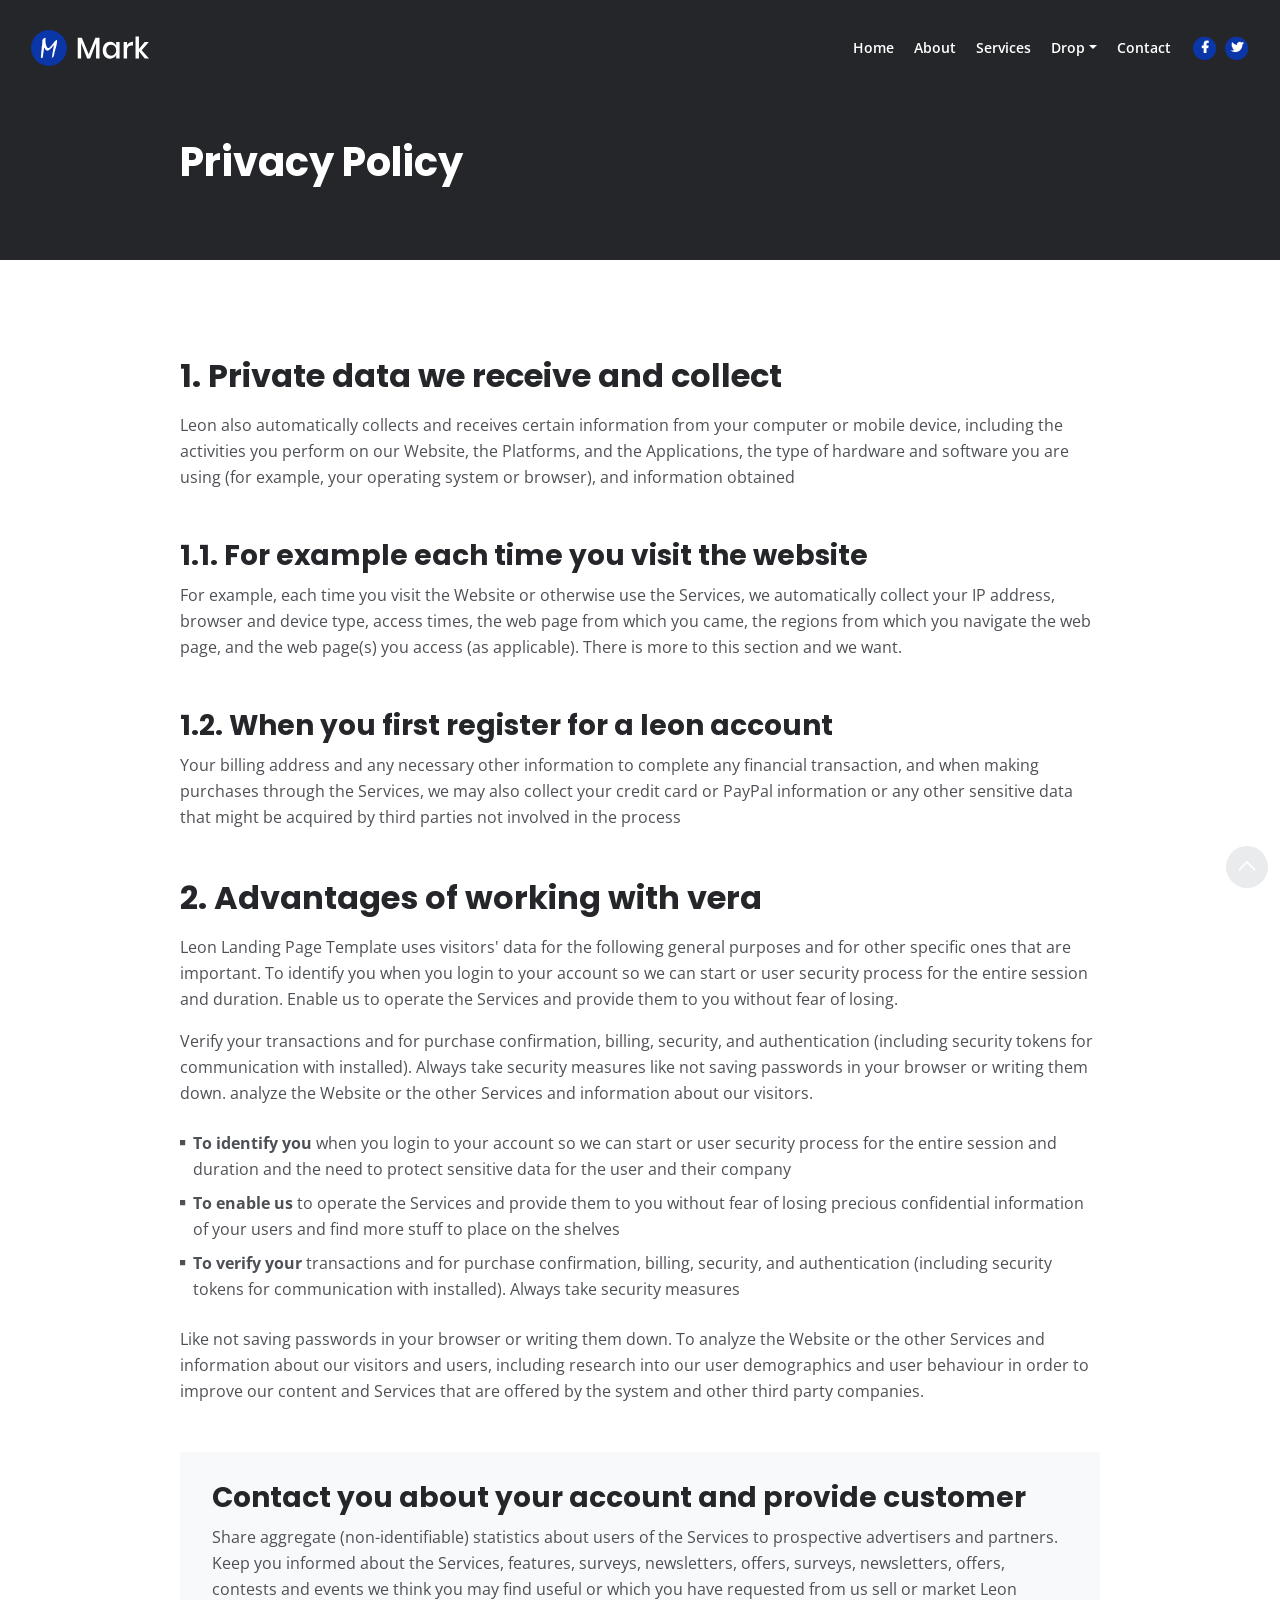
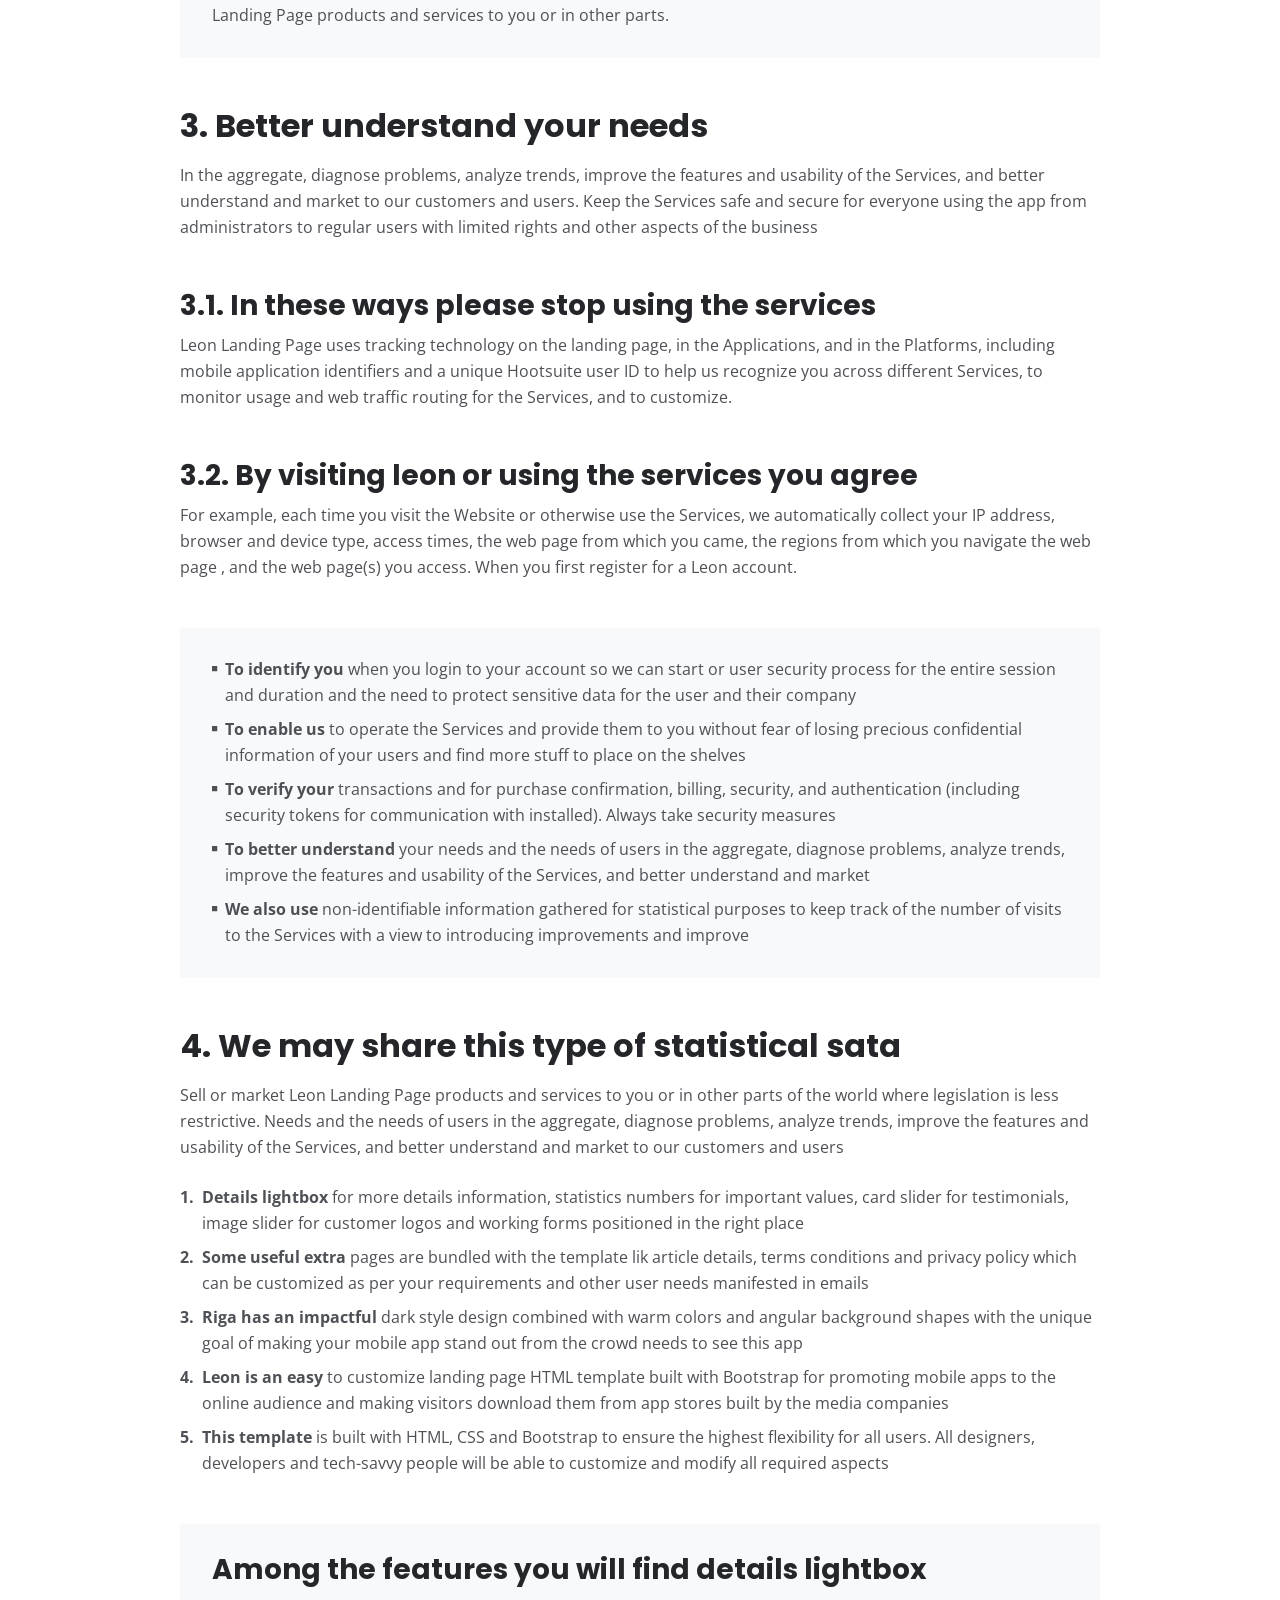
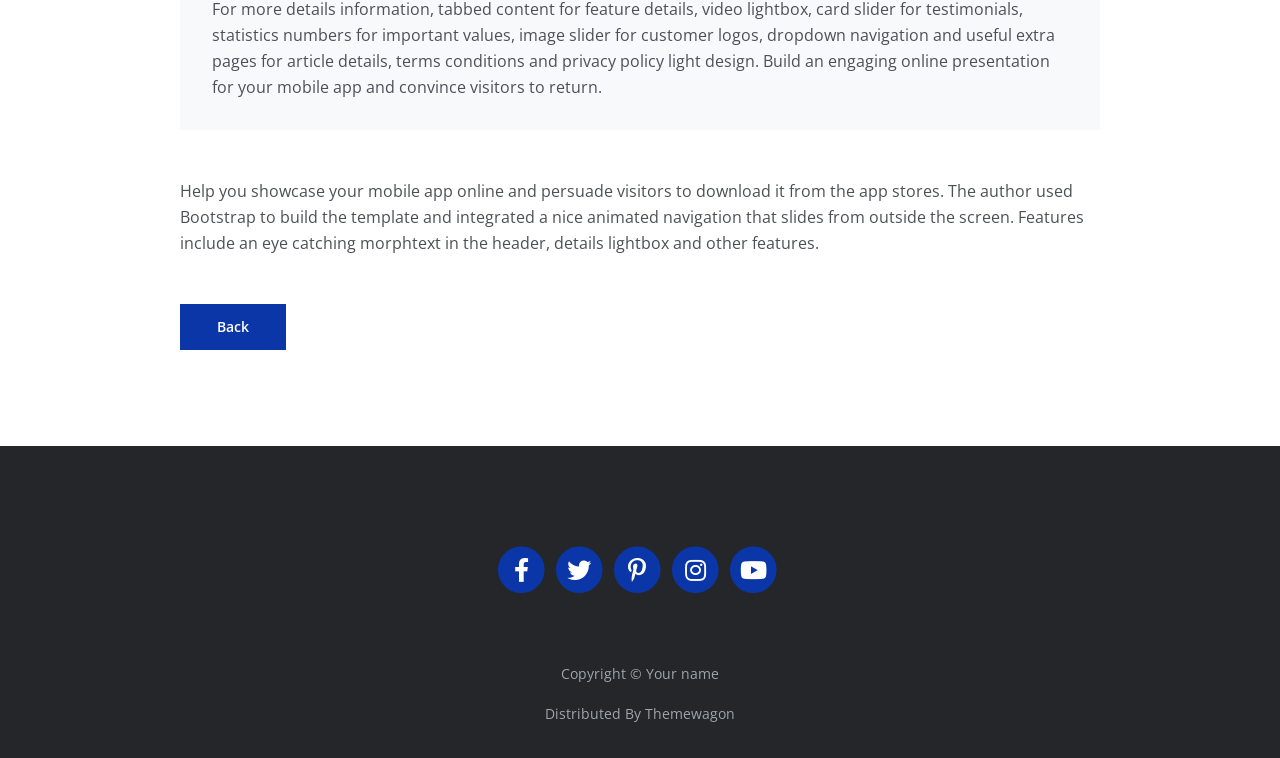
==== commit 27050185: "change on index file" ====
--- a/privacy.html
+++ b/privacy.html
@@ -18,7 +18,7 @@
 	<meta name="twitter:card" content="summary_large_image"> <!-- to have large image post format in Twitter -->
 
     <!-- Webpage Title -->
-    <title>Privacy Policy - Mark</title>
+    <title>Privacy Policy - Asnake</title>
     
     <!-- Styles -->
     <link rel="preconnect" href="https://fonts.gstatic.com">
